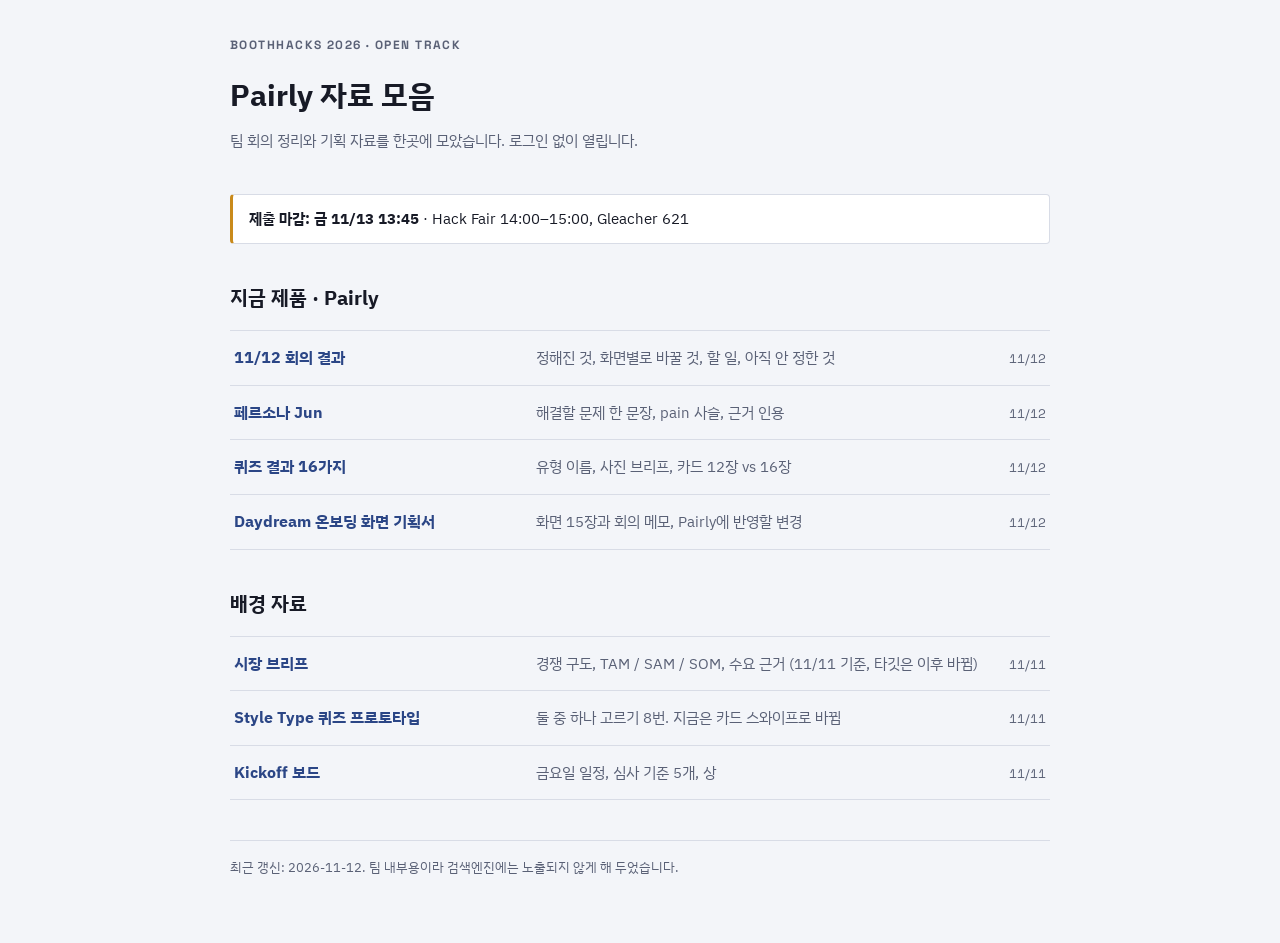
==== index.html @ 2a238a62 "Pairly notes site Co-Authored-By: Claude Fable 5.2 <noreply@anthropic.com>" ====
<!doctype html><html lang="ko"><head><meta charset="utf-8"><meta name="viewport" content="width=device-width,initial-scale=1,viewport-fit=cover"><meta name="robots" content="noindex,nofollow"><style>:root{color-scheme:light;box-sizing:border-box}body{margin:0;padding:0;font:14px -apple-system,BlinkMacSystemFont,sans-serif;background:#fff;color:#000}img{max-width:100%}[hidden]:not([hidden=until-found i]){display:none!important}.pg-back{display:block;max-width:920px;margin:0 auto 20px;font:600 14px/1.4 system-ui,sans-serif;color:inherit;opacity:.7;text-decoration:none}.pg-back:hover{opacity:1;text-decoration:underline}</style></head><body>
<title>Pairly 자료 모음</title>
<link rel="stylesheet" href="https://fonts.googleapis.com/css2?family=IBM+Plex+Sans+KR:wght@400;500;600;700&family=Space+Grotesk:wght@500;700&display=swap">
<style>
:root{--bg:#F3F5F9;--surface:#fff;--fg:#171A26;--muted:#5A6176;--line:#D8DCE6;--denim:#2B4686;--stitch:#C98A1B;
--yellow:#FFF3BF;--yellow-line:#E6CF6A;--blue:#E3EAFB;--blue-line:#AEBFE8;--pink:#FBE3EA;
--font-body:"IBM Plex Sans KR","Apple SD Gothic Neo","Malgun Gothic",system-ui,sans-serif;--font-label:"Space Grotesk","IBM Plex Sans KR",system-ui,sans-serif}
@media (prefers-color-scheme:dark){:root{--bg:#11131B;--surface:#1A1D29;--fg:#E8EAF2;--muted:#9BA2B6;--line:#2C3143;--denim:#9DB3EE;--stitch:#E2AB4E;
--yellow:#3A3212;--yellow-line:#6E5F1F;--blue:#1E2A4A;--blue-line:#35477A;--pink:#3A1E28;color-scheme:dark}}
*{box-sizing:border-box}
body{background:var(--bg);color:var(--fg);font-family:var(--font-body);font-size:15.5px;line-height:1.65;padding:36px 16px 64px}
main{max-width:1180px;margin:0 auto;display:flex;flex-direction:column;gap:40px}
.pg-back{max-width:none;margin:0}
.label{font-family:var(--font-label);font-size:12px;font-weight:700;letter-spacing:.12em;text-transform:uppercase;color:var(--muted);margin:0}
h1{font-size:30px;line-height:1.3;margin:6px 0 0;text-wrap:balance}
h2{font-size:20px;line-height:1.4;margin:0 0 4px;text-wrap:balance}
p{margin:0}.sub{color:var(--muted);font-size:15px;max-width:72ch}
header,section{display:flex;flex-direction:column;gap:14px;min-width:0}
.grid{display:grid;grid-template-columns:repeat(auto-fill,minmax(200px,1fr));gap:20px 16px}
.cards{display:grid;grid-template-columns:repeat(auto-fill,minmax(260px,1fr));gap:16px}
.scr{display:flex;flex-direction:column;gap:10px;min-width:0}
.scr img{width:100%;height:auto;border:1px solid var(--line);border-radius:14px;background:var(--surface);display:block}
.cap,.note{font-size:14px;line-height:1.55}
.cap ul,.note ul,.note ol,.cap ol{margin:4px 0 0;padding-left:18px}
.note{border-radius:8px;padding:12px 14px;background:var(--surface);border:1px solid var(--line)}
.note.yellow{background:var(--yellow);border-color:var(--yellow-line)}
.note.blue{background:var(--blue);border-color:var(--blue-line)}
.note.pink{background:var(--pink)}
.note p+p{margin-top:6px}
.key{display:flex;flex-wrap:wrap;gap:8px 16px;font-size:13.5px;color:var(--muted)}
.key span::before{content:"";display:inline-block;width:12px;height:12px;border-radius:3px;margin-right:6px;vertical-align:-1px;border:1px solid var(--line)}
.key .y::before{background:var(--yellow);border-color:var(--yellow-line)}.key .b::before{background:var(--blue);border-color:var(--blue-line)}
.scroll{overflow-x:auto;border:1px solid var(--line);border-radius:6px;background:var(--surface)}
table{border-collapse:collapse;width:100%;min-width:560px;font-size:14.5px;line-height:1.55}
th,td{text-align:left;vertical-align:top;padding:10px 12px;border-bottom:1px solid var(--line)}
th{font-family:var(--font-label);font-size:12px;letter-spacing:.08em;text-transform:uppercase;color:var(--muted)}
tr:last-child td{border-bottom:0}td:first-child{font-weight:600;white-space:nowrap}
a{color:var(--denim)}footer{color:var(--muted);font-size:13px;border-top:1px solid var(--line);padding-top:16px}
.flow{display:grid;grid-template-columns:repeat(auto-fit,minmax(210px,1fr));gap:14px}
@media (max-width:520px){h1{font-size:25px}.grid{grid-template-columns:repeat(2,minmax(0,1fr))}}
</style><style>
main{max-width:820px}
.rows{display:flex;flex-direction:column;border-top:1px solid var(--line)}
.row{display:grid;grid-template-columns:minmax(0,5fr) minmax(0,8fr) auto;gap:16px;padding:14px 4px;border-bottom:1px solid var(--line);text-decoration:none;color:var(--fg);align-items:baseline}
.row:hover{background:var(--surface)}.row:focus-visible{outline:2px solid var(--stitch);outline-offset:2px}
.row .t{font-weight:700;color:var(--denim)}.row .d{color:var(--muted);font-size:14.5px}
.row .w{font-family:var(--font-label);font-size:12.5px;color:var(--muted);font-variant-numeric:tabular-nums}
.dead{background:var(--surface);border:1px solid var(--line);border-left:3px solid var(--stitch);border-radius:4px;padding:12px 16px;font-size:15px}
@media (max-width:560px){.row{grid-template-columns:minmax(0,1fr) auto}.row .d{grid-column:1/-1;grid-row:2}}
</style>
<main>
<header><p class="label">BoothHacks 2026 · Open Track</p><h1>Pairly 자료 모음</h1>
<p class="sub">팀 회의 정리와 기획 자료를 한곳에 모았습니다. 로그인 없이 열립니다.</p></header>
<p class="dead"><b>제출 마감: 금 11/13 13:45</b> · Hack Fair 14:00–15:00, Gleacher 621</p>
<section><h2>지금 제품 · Pairly</h2><div class="rows"><a class="row" href="meeting-1112.html"><span class="t">11/12 회의 결과</span><span class="d">정해진 것, 화면별로 바꿀 것, 할 일, 아직 안 정한 것</span><span class="w">11/12</span></a><a class="row" href="persona.html"><span class="t">페르소나 Jun</span><span class="d">해결할 문제 한 문장, pain 사슬, 근거 인용</span><span class="w">11/12</span></a><a class="row" href="quiz-results.html"><span class="t">퀴즈 결과 16가지</span><span class="d">유형 이름, 사진 브리프, 카드 12장 vs 16장</span><span class="w">11/12</span></a><a class="row" href="daydream-onboarding.html"><span class="t">Daydream 온보딩 화면 기획서</span><span class="d">화면 15장과 회의 메모, Pairly에 반영할 변경</span><span class="w">11/12</span></a></div></section><section><h2>배경 자료</h2><div class="rows"><a class="row" href="market-brief.html"><span class="t">시장 브리프</span><span class="d">경쟁 구도, TAM / SAM / SOM, 수요 근거 (11/11 기준, 타깃은 이후 바뀜)</span><span class="w">11/11</span></a><a class="row" href="style-quiz.html"><span class="t">Style Type 퀴즈 프로토타입</span><span class="d">둘 중 하나 고르기 8번. 지금은 카드 스와이프로 바뀜</span><span class="w">11/11</span></a><a class="row" href="kickoff-board.html"><span class="t">Kickoff 보드</span><span class="d">금요일 일정, 심사 기준 5개, 상</span><span class="w">11/11</span></a></div></section>
<footer>최근 갱신: 2026-11-12. 팀 내부용이라 검색엔진에는 노출되지 않게 해 두었습니다.</footer>
</main>
</body></html>
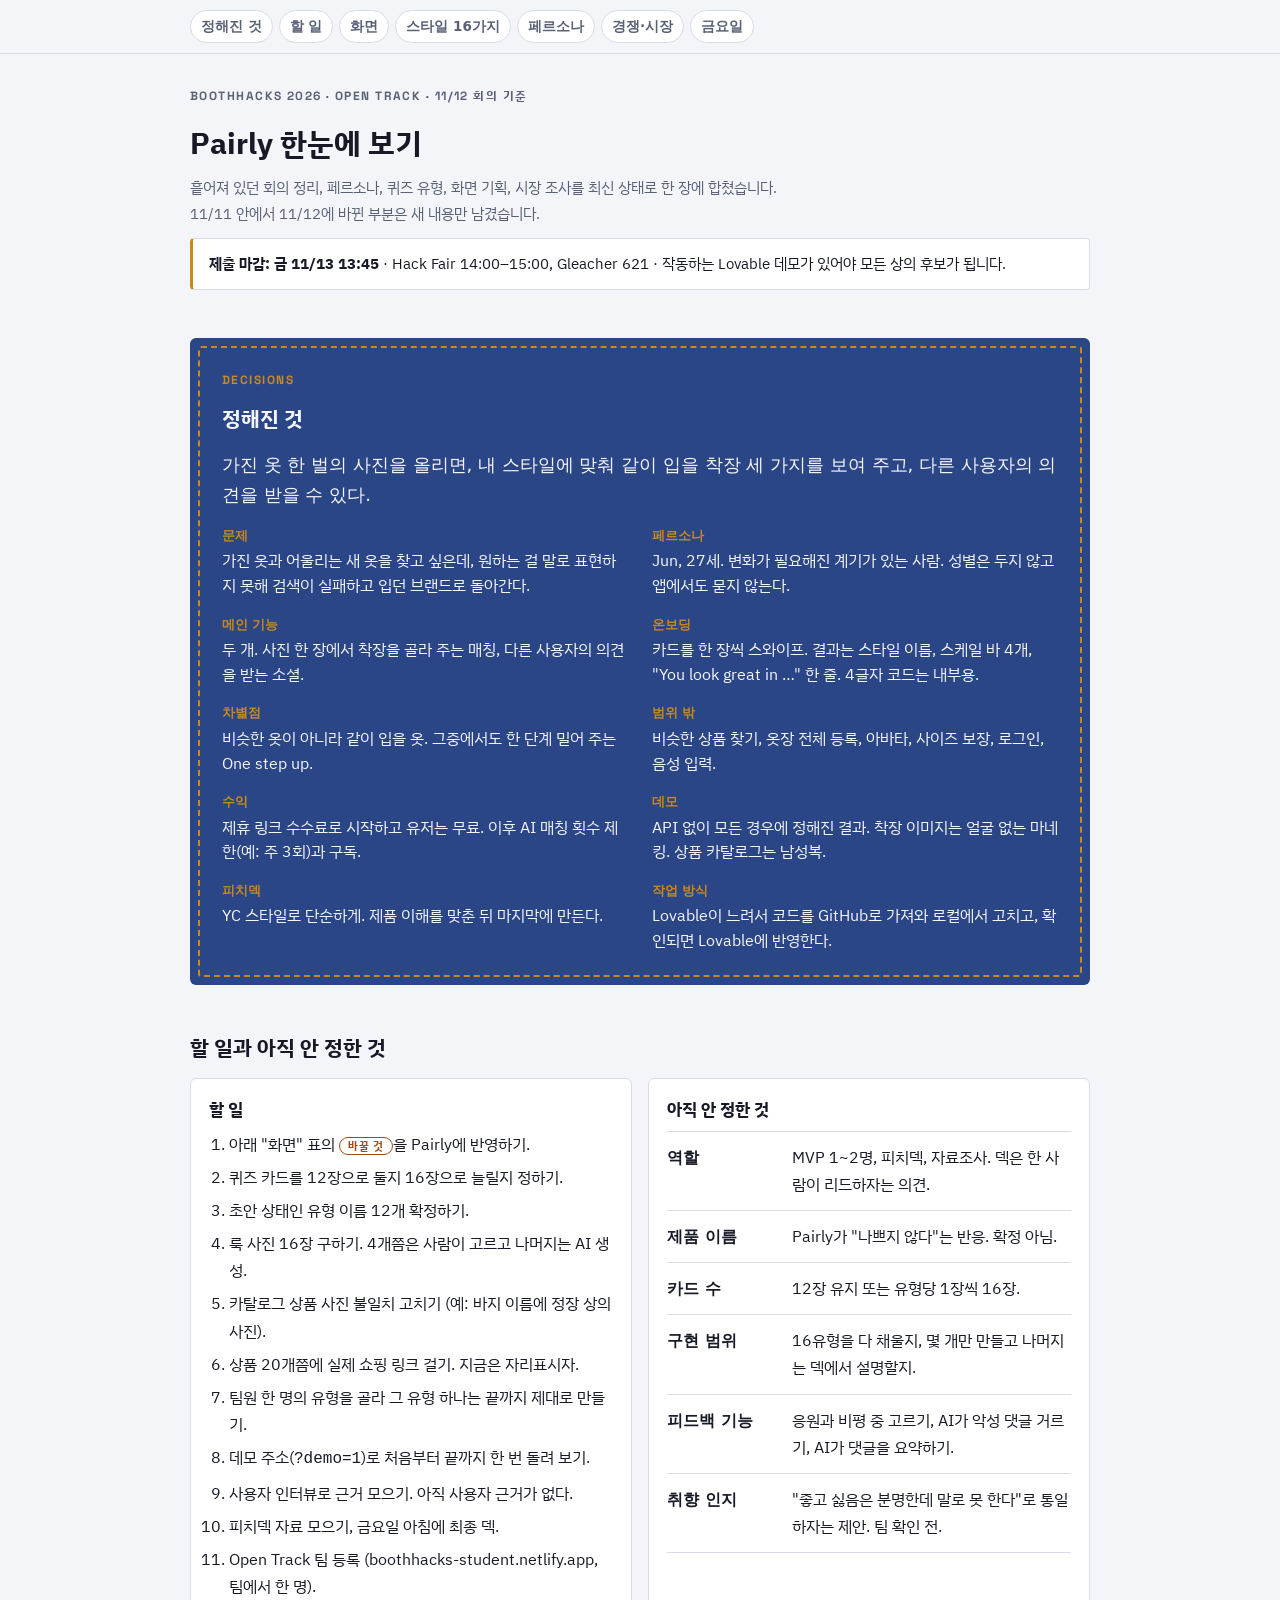
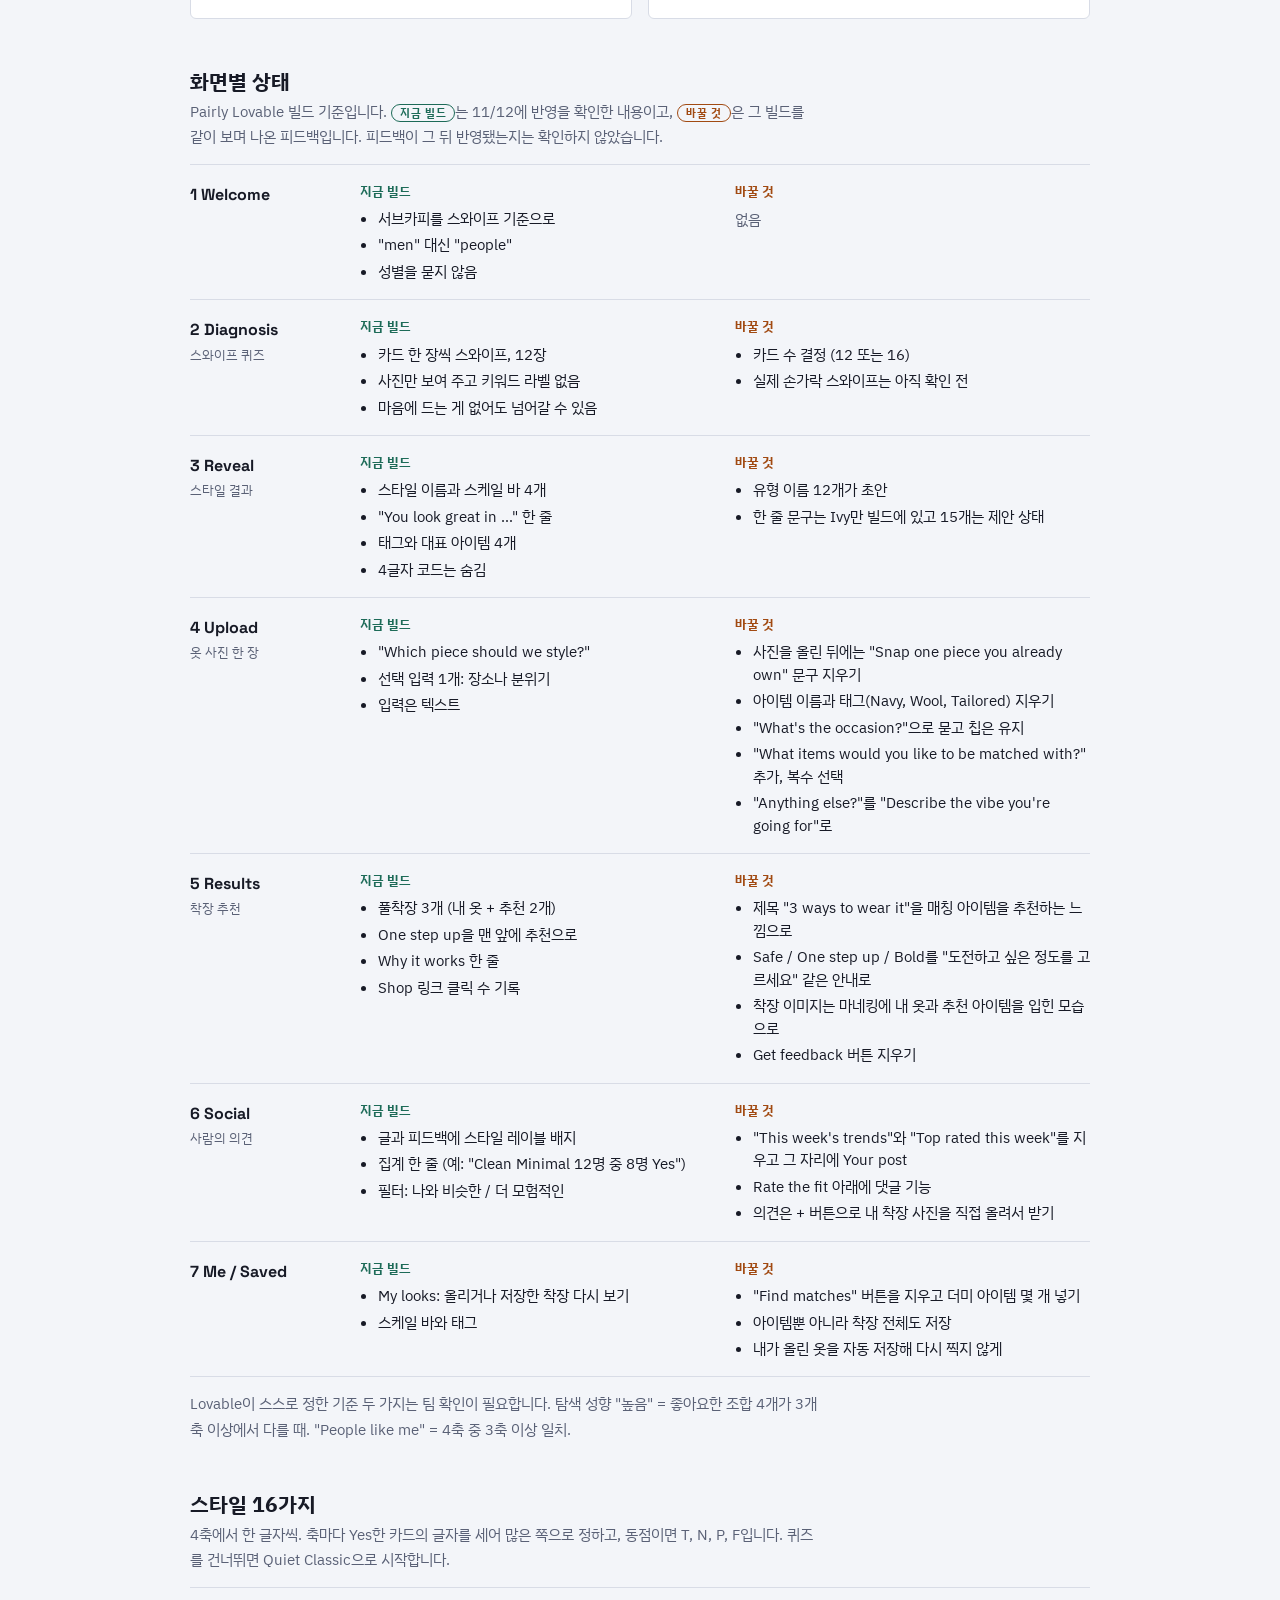
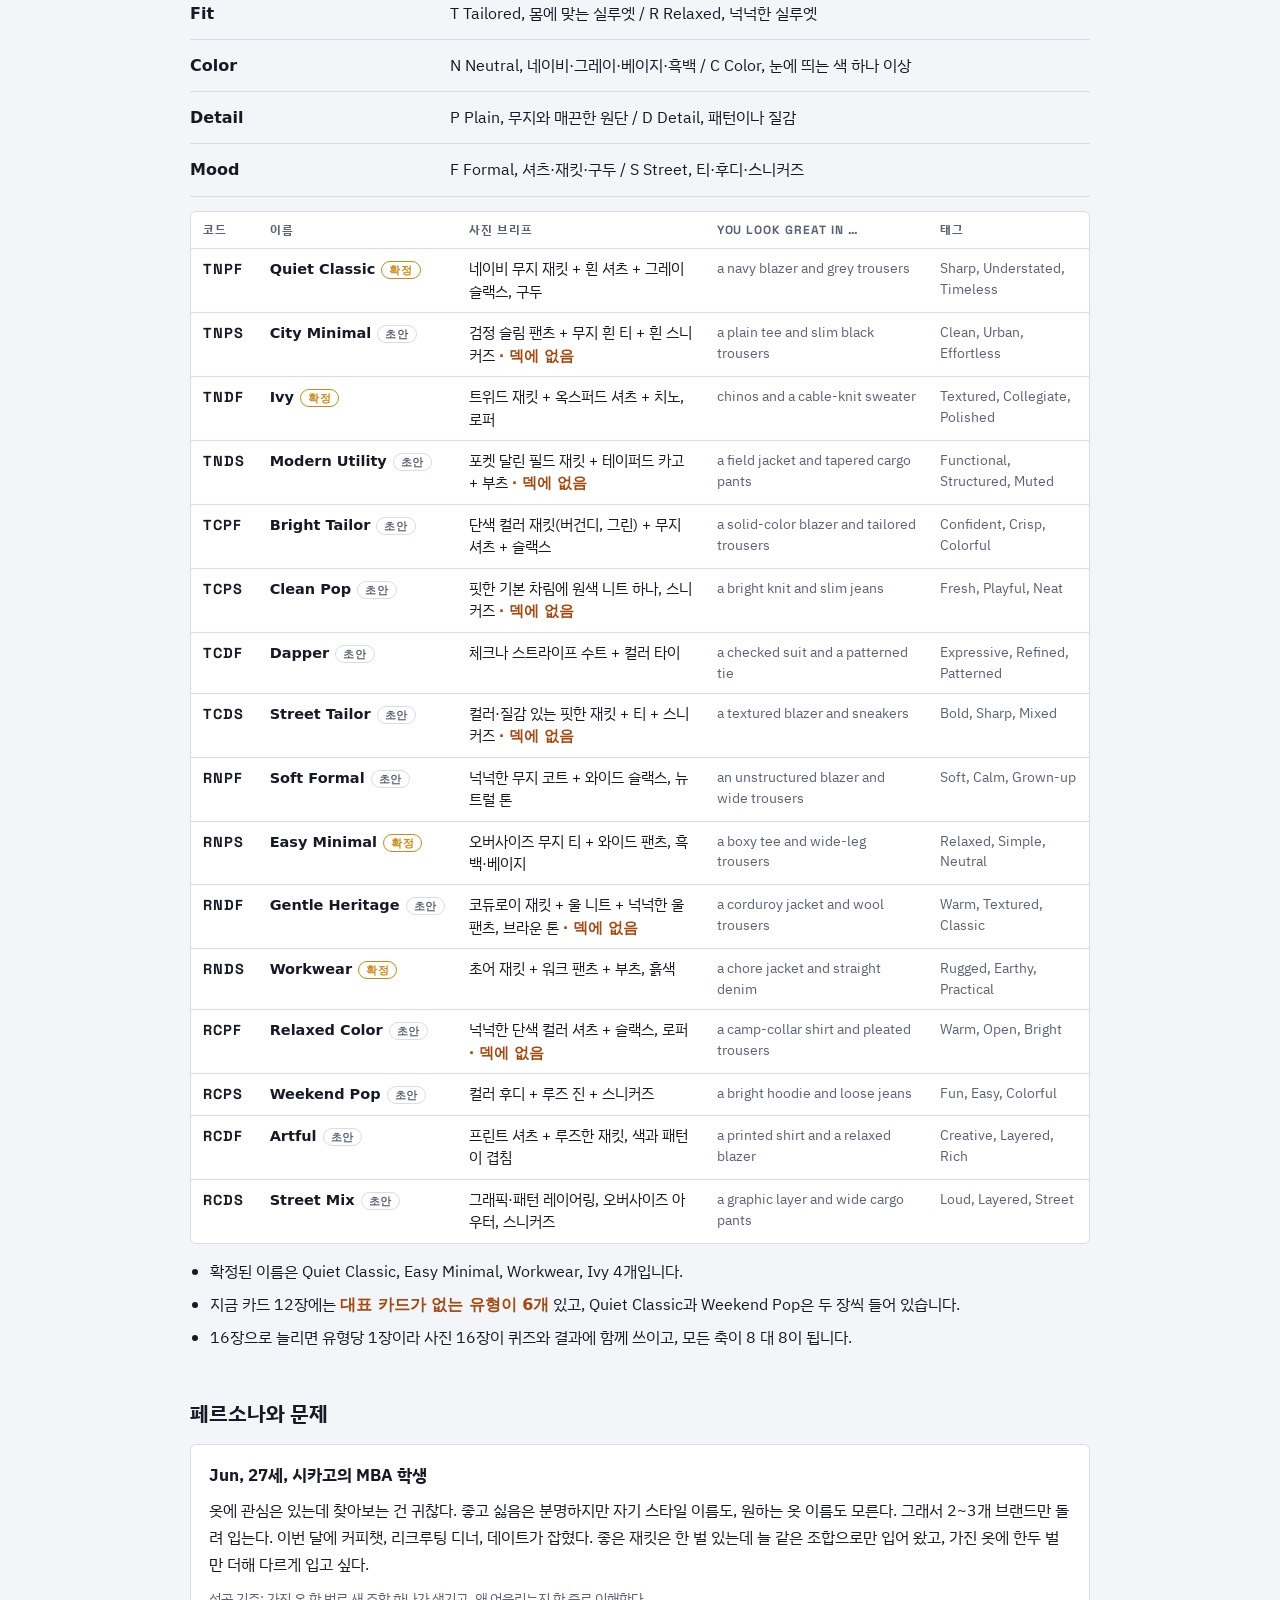
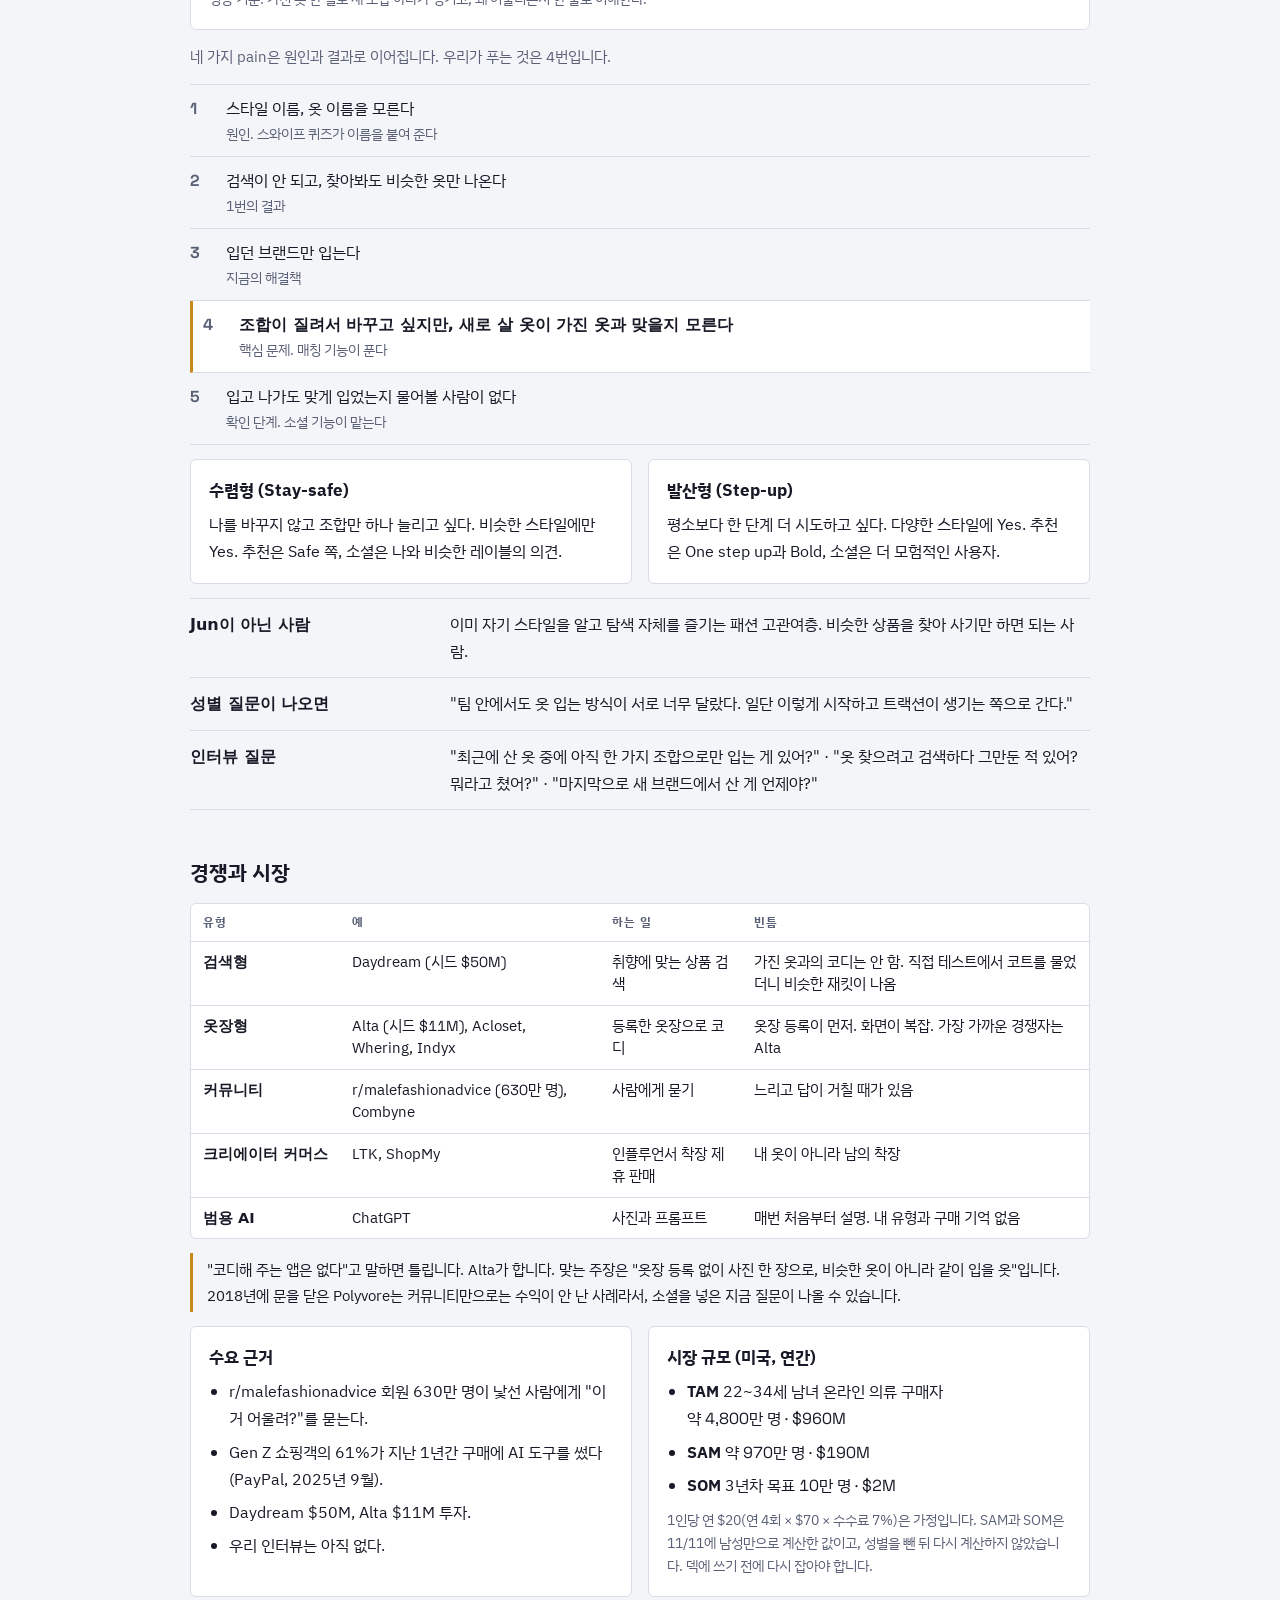
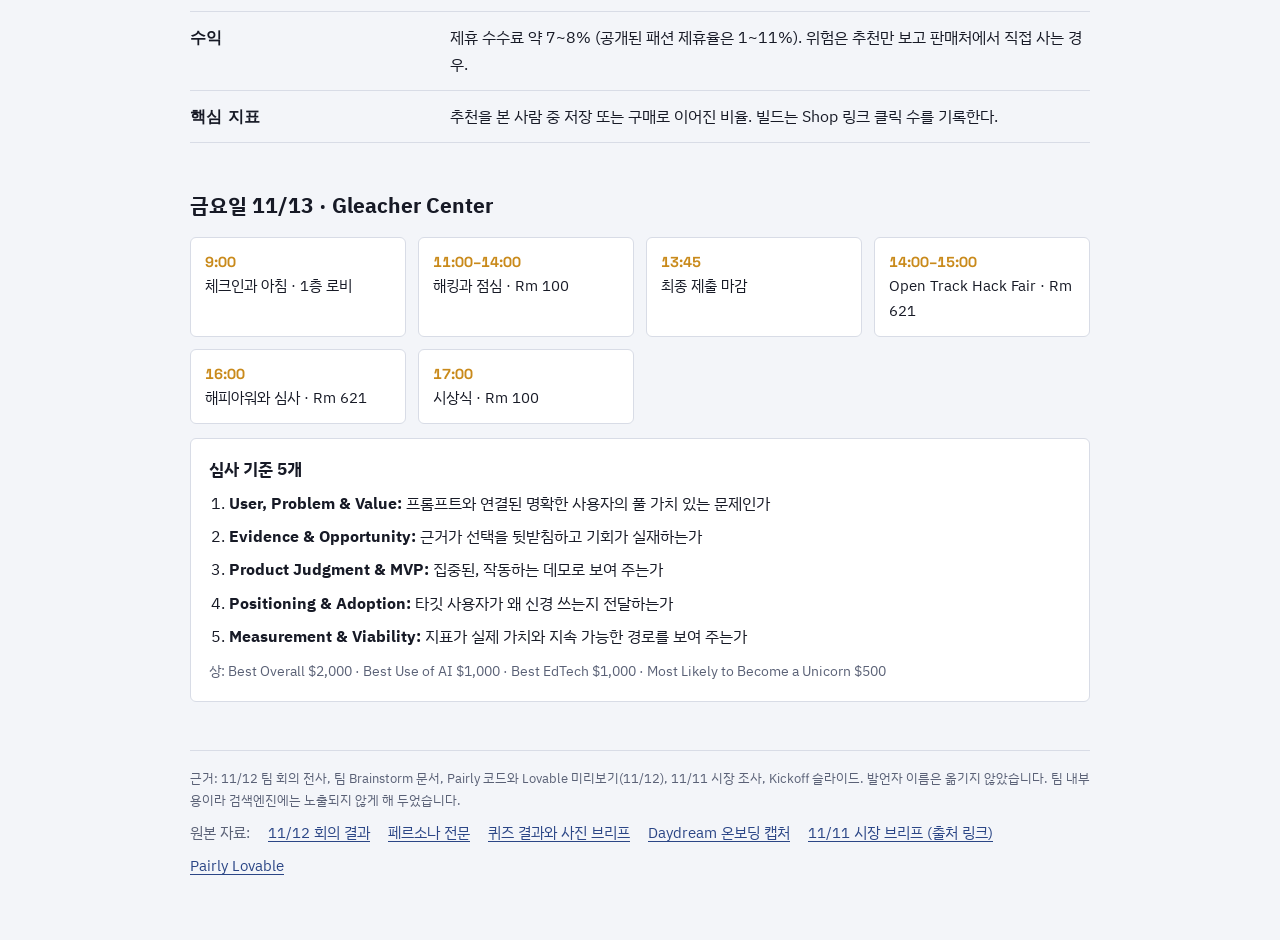
==== commit 4cc4bf57: "One-page overview as the front page; drop outdated pages Co-Authored-By: Claude Fable 5.2 <noreply@a" ====
--- a/index.html
+++ b/index.html
@@ -1,58 +1,347 @@
 <!doctype html><html lang="ko"><head><meta charset="utf-8"><meta name="viewport" content="width=device-width,initial-scale=1,viewport-fit=cover"><meta name="robots" content="noindex,nofollow"><style>:root{color-scheme:light;box-sizing:border-box}body{margin:0;padding:0;font:14px -apple-system,BlinkMacSystemFont,sans-serif;background:#fff;color:#000}img{max-width:100%}[hidden]:not([hidden=until-found i]){display:none!important}.pg-back{display:block;max-width:920px;margin:0 auto 20px;font:600 14px/1.4 system-ui,sans-serif;color:inherit;opacity:.7;text-decoration:none}.pg-back:hover{opacity:1;text-decoration:underline}</style></head><body>
-<title>Pairly 자료 모음</title>
+<title>Pairly 한눈에 보기</title>
 <link rel="stylesheet" href="https://fonts.googleapis.com/css2?family=IBM+Plex+Sans+KR:wght@400;500;600;700&family=Space+Grotesk:wght@500;700&display=swap">
 <style>
-:root{--bg:#F3F5F9;--surface:#fff;--fg:#171A26;--muted:#5A6176;--line:#D8DCE6;--denim:#2B4686;--stitch:#C98A1B;
---yellow:#FFF3BF;--yellow-line:#E6CF6A;--blue:#E3EAFB;--blue-line:#AEBFE8;--pink:#FBE3EA;
---font-body:"IBM Plex Sans KR","Apple SD Gothic Neo","Malgun Gothic",system-ui,sans-serif;--font-label:"Space Grotesk","IBM Plex Sans KR",system-ui,sans-serif}
-@media (prefers-color-scheme:dark){:root{--bg:#11131B;--surface:#1A1D29;--fg:#E8EAF2;--muted:#9BA2B6;--line:#2C3143;--denim:#9DB3EE;--stitch:#E2AB4E;
---yellow:#3A3212;--yellow-line:#6E5F1F;--blue:#1E2A4A;--blue-line:#35477A;--pink:#3A1E28;color-scheme:dark}}
-*{box-sizing:border-box}
-body{background:var(--bg);color:var(--fg);font-family:var(--font-body);font-size:15.5px;line-height:1.65;padding:36px 16px 64px}
-main{max-width:1180px;margin:0 auto;display:flex;flex-direction:column;gap:40px}
-.pg-back{max-width:none;margin:0}
-.label{font-family:var(--font-label);font-size:12px;font-weight:700;letter-spacing:.12em;text-transform:uppercase;color:var(--muted);margin:0}
-h1{font-size:30px;line-height:1.3;margin:6px 0 0;text-wrap:balance}
-h2{font-size:20px;line-height:1.4;margin:0 0 4px;text-wrap:balance}
-p{margin:0}.sub{color:var(--muted);font-size:15px;max-width:72ch}
-header,section{display:flex;flex-direction:column;gap:14px;min-width:0}
-.grid{display:grid;grid-template-columns:repeat(auto-fill,minmax(200px,1fr));gap:20px 16px}
-.cards{display:grid;grid-template-columns:repeat(auto-fill,minmax(260px,1fr));gap:16px}
-.scr{display:flex;flex-direction:column;gap:10px;min-width:0}
-.scr img{width:100%;height:auto;border:1px solid var(--line);border-radius:14px;background:var(--surface);display:block}
-.cap,.note{font-size:14px;line-height:1.55}
-.cap ul,.note ul,.note ol,.cap ol{margin:4px 0 0;padding-left:18px}
-.note{border-radius:8px;padding:12px 14px;background:var(--surface);border:1px solid var(--line)}
-.note.yellow{background:var(--yellow);border-color:var(--yellow-line)}
-.note.blue{background:var(--blue);border-color:var(--blue-line)}
-.note.pink{background:var(--pink)}
-.note p+p{margin-top:6px}
-.key{display:flex;flex-wrap:wrap;gap:8px 16px;font-size:13.5px;color:var(--muted)}
-.key span::before{content:"";display:inline-block;width:12px;height:12px;border-radius:3px;margin-right:6px;vertical-align:-1px;border:1px solid var(--line)}
-.key .y::before{background:var(--yellow);border-color:var(--yellow-line)}.key .b::before{background:var(--blue);border-color:var(--blue-line)}
-.scroll{overflow-x:auto;border:1px solid var(--line);border-radius:6px;background:var(--surface)}
-table{border-collapse:collapse;width:100%;min-width:560px;font-size:14.5px;line-height:1.55}
-th,td{text-align:left;vertical-align:top;padding:10px 12px;border-bottom:1px solid var(--line)}
-th{font-family:var(--font-label);font-size:12px;letter-spacing:.08em;text-transform:uppercase;color:var(--muted)}
-tr:last-child td{border-bottom:0}td:first-child{font-weight:600;white-space:nowrap}
-a{color:var(--denim)}footer{color:var(--muted);font-size:13px;border-top:1px solid var(--line);padding-top:16px}
-.flow{display:grid;grid-template-columns:repeat(auto-fit,minmax(210px,1fr));gap:14px}
-@media (max-width:520px){h1{font-size:25px}.grid{grid-template-columns:repeat(2,minmax(0,1fr))}}
-</style><style>
-main{max-width:820px}
-.rows{display:flex;flex-direction:column;border-top:1px solid var(--line)}
-.row{display:grid;grid-template-columns:minmax(0,5fr) minmax(0,8fr) auto;gap:16px;padding:14px 4px;border-bottom:1px solid var(--line);text-decoration:none;color:var(--fg);align-items:baseline}
-.row:hover{background:var(--surface)}.row:focus-visible{outline:2px solid var(--stitch);outline-offset:2px}
-.row .t{font-weight:700;color:var(--denim)}.row .d{color:var(--muted);font-size:14.5px}
-.row .w{font-family:var(--font-label);font-size:12.5px;color:var(--muted);font-variant-numeric:tabular-nums}
-.dead{background:var(--surface);border:1px solid var(--line);border-left:3px solid var(--stitch);border-radius:4px;padding:12px 16px;font-size:15px}
-@media (max-width:560px){.row{grid-template-columns:minmax(0,1fr) auto}.row .d{grid-column:1/-1;grid-row:2}}
+/* Layout: one long reading column with a sticky section bar; decisions lead in the stitched denim panel. */
+:root {
+  --bg: #F3F5F9; --surface: #FFFFFF; --fg: #171A26; --muted: #5A6176; --line: #D8DCE6;
+  --denim: #2B4686; --denim-fg: #F4F6FC; --stitch: #C98A1B; --link: #2B4686;
+  --done: #1D6B58; --todo: #A14A12;
+  --font-body: "IBM Plex Sans KR", "Apple SD Gothic Neo", "Malgun Gothic", system-ui, sans-serif;
+  --font-label: "Space Grotesk", "IBM Plex Sans KR", system-ui, sans-serif;
+}
+@media (prefers-color-scheme: dark) {
+  :root {
+    --bg: #11131B; --surface: #1A1D29; --fg: #E8EAF2; --muted: #9BA2B6; --line: #2C3143;
+    --denim: #223A72; --denim-fg: #EEF1FA; --stitch: #E2AB4E; --link: #9DB3EE;
+    --done: #6FD1B4; --todo: #F0A66B; color-scheme: dark;
+  }
+}
+* { box-sizing: border-box; }
+html { scroll-padding-top: 64px; }
+body { background: var(--bg); color: var(--fg); font-family: var(--font-body); font-size: 16px; line-height: 1.7; padding: 0 16px 64px; }
+main { max-width: 900px; margin: 0 auto; display: flex; flex-direction: column; gap: 48px; }
+nav.bar { position: sticky; top: 0; z-index: 5; background: var(--bg); border-bottom: 1px solid var(--line); margin: 0 -16px; padding: 10px 16px; overflow-x: auto; }
+nav.bar div { max-width: 900px; margin: 0 auto; display: flex; gap: 6px; white-space: nowrap; }
+nav.bar a { font-size: 13.5px; font-weight: 600; color: var(--muted); text-decoration: none; padding: 4px 10px; border-radius: 99px; border: 1px solid var(--line); background: var(--surface); }
+nav.bar a:hover, nav.bar a:focus-visible { color: var(--fg); border-color: var(--stitch); outline: none; }
+.label { font-family: var(--font-label); font-size: 12px; font-weight: 700; letter-spacing: .12em; text-transform: uppercase; color: var(--muted); margin: 0; }
+h1 { font-size: 30px; line-height: 1.3; margin: 6px 0 0; text-wrap: balance; }
+h2 { font-size: 21px; line-height: 1.4; margin: 0 0 2px; text-wrap: balance; }
+h3 { font-size: 16.5px; line-height: 1.4; margin: 0; }
+p { margin: 0; }
+.sub { color: var(--muted); font-size: 15px; max-width: 70ch; }
+header { display: flex; flex-direction: column; gap: 12px; padding-top: 32px; }
+section { display: flex; flex-direction: column; gap: 14px; min-width: 0; }
+a { color: var(--link); text-underline-offset: 3px; }
+ul, ol { margin: 0; padding-left: 20px; display: flex; flex-direction: column; gap: 6px; }
+
+.dead { background: var(--surface); border: 1px solid var(--line); border-left: 3px solid var(--stitch); border-radius: 4px; padding: 12px 16px; font-size: 15px; }
+.panel { background: var(--denim); color: var(--denim-fg); border-radius: 6px; padding: 8px; }
+.panel-inner { border: 2px dashed var(--stitch); border-radius: 3px; padding: 22px; display: flex; flex-direction: column; gap: 14px; }
+.panel .label { color: var(--stitch); }
+.panel h2 { color: var(--denim-fg); }
+.one { font-size: 18px; line-height: 1.7; font-weight: 500; }
+.decisions { margin: 0; display: grid; grid-template-columns: repeat(2, minmax(0, 1fr)); gap: 16px 24px; }
+.decisions dt { font-size: 12.5px; font-weight: 600; color: var(--stitch); }
+.decisions dd { margin: 2px 0 0; font-size: 15.5px; line-height: 1.6; }
+
+.two { display: grid; grid-template-columns: repeat(2, minmax(0, 1fr)); gap: 16px; }
+.card { background: var(--surface); border: 1px solid var(--line); border-radius: 6px; padding: 18px; display: flex; flex-direction: column; gap: 10px; min-width: 0; }
+.card .who { font-size: 13.5px; color: var(--muted); }
+.tag { font-family: var(--font-label); font-size: 11px; font-weight: 700; letter-spacing: .06em; text-transform: uppercase; border-radius: 99px; padding: 1px 8px; white-space: nowrap; border: 1px solid currentColor; }
+.tag.done { color: var(--done); } .tag.todo { color: var(--todo); } .tag.open { color: var(--muted); }
+
+.screens { display: flex; flex-direction: column; border-top: 1px solid var(--line); }
+.screen { display: grid; grid-template-columns: 150px minmax(0, 1fr) minmax(0, 1fr); gap: 20px; padding: 16px 0; border-bottom: 1px solid var(--line); }
+.screen .n { font-family: var(--font-label); font-weight: 700; font-size: 16px; }
+.screen .n small { display: block; font-family: var(--font-body); font-weight: 400; font-size: 13px; color: var(--muted); }
+.screen h4 { margin: 0 0 6px; font-size: 12.5px; font-weight: 700; }
+.screen h4.done { color: var(--done); } .screen h4.todo { color: var(--todo); }
+.screen ul { font-size: 14.5px; line-height: 1.55; gap: 4px; padding-left: 18px; }
+.screen .none { font-size: 14.5px; color: var(--muted); }
+
+.rows { display: flex; flex-direction: column; border-top: 1px solid var(--line); }
+.row { display: grid; grid-template-columns: minmax(0, 3fr) minmax(0, 8fr); gap: 20px; padding: 12px 0; border-bottom: 1px solid var(--line); }
+.row .k { font-weight: 600; }
+.chain { list-style: none; padding: 0; counter-reset: s; gap: 0; border-top: 1px solid var(--line); }
+.chain li { counter-increment: s; display: grid; grid-template-columns: 26px minmax(0, 1fr); gap: 10px; padding: 10px 0; border-bottom: 1px solid var(--line); }
+.chain li::before { content: counter(s); font-family: var(--font-label); font-weight: 700; color: var(--muted); }
+.chain li.core { border-left: 3px solid var(--stitch); padding-left: 10px; background: var(--surface); font-weight: 600; }
+.chain span { display: block; font-weight: 400; font-size: 14px; color: var(--muted); }
+
+.scroll { overflow-x: auto; border: 1px solid var(--line); border-radius: 6px; background: var(--surface); }
+table { border-collapse: collapse; width: 100%; font-size: 14.5px; line-height: 1.55; }
+th, td { text-align: left; vertical-align: top; padding: 9px 12px; border-bottom: 1px solid var(--line); }
+th { font-family: var(--font-label); font-size: 12px; letter-spacing: .08em; text-transform: uppercase; color: var(--muted); white-space: nowrap; }
+tr:last-child td { border-bottom: 0; }
+td.code { font-family: var(--font-label); font-weight: 700; letter-spacing: .08em; white-space: nowrap; }
+td.name { font-weight: 600; white-space: nowrap; }
+.t16 { min-width: 640px; } .tc { min-width: 620px; }
+.miss { color: var(--todo); font-weight: 600; }
+.num { font-family: var(--font-label); font-variant-numeric: tabular-nums; white-space: nowrap; }
+.warn { border-left: 3px solid var(--stitch); padding: 4px 0 4px 14px; font-size: 15px; }
+.steps { list-style: none; padding: 0; display: grid; grid-template-columns: repeat(auto-fit, minmax(190px, 1fr)); gap: 12px; }
+.steps li { background: var(--surface); border: 1px solid var(--line); border-radius: 6px; padding: 12px 14px; font-size: 14.5px; }
+.steps b { display: block; font-family: var(--font-label); color: var(--stitch); font-variant-numeric: tabular-nums; }
+.links { display: flex; flex-wrap: wrap; gap: 8px 18px; font-size: 14.5px; }
+footer { color: var(--muted); font-size: 13px; border-top: 1px solid var(--line); padding-top: 16px; display: flex; flex-direction: column; gap: 10px; }
+
+@media (max-width: 680px) {
+  h1 { font-size: 25px; }
+  .decisions, .two { grid-template-columns: minmax(0, 1fr); }
+  .screen { grid-template-columns: minmax(0, 1fr); gap: 10px; }
+  .row { grid-template-columns: minmax(0, 1fr); gap: 2px; }
+}
 </style>
+
+<nav class="bar" aria-label="섹션"><div>
+  <a href="#decided">정해진 것</a><a href="#todo">할 일</a><a href="#screens">화면</a><a href="#types">스타일 16가지</a><a href="#persona">페르소나</a><a href="#market">경쟁·시장</a><a href="#friday">금요일</a>
+</div></nav>
+
 <main>
-<header><p class="label">BoothHacks 2026 · Open Track</p><h1>Pairly 자료 모음</h1>
-<p class="sub">팀 회의 정리와 기획 자료를 한곳에 모았습니다. 로그인 없이 열립니다.</p></header>
-<p class="dead"><b>제출 마감: 금 11/13 13:45</b> · Hack Fair 14:00–15:00, Gleacher 621</p>
-<section><h2>지금 제품 · Pairly</h2><div class="rows"><a class="row" href="meeting-1112.html"><span class="t">11/12 회의 결과</span><span class="d">정해진 것, 화면별로 바꿀 것, 할 일, 아직 안 정한 것</span><span class="w">11/12</span></a><a class="row" href="persona.html"><span class="t">페르소나 Jun</span><span class="d">해결할 문제 한 문장, pain 사슬, 근거 인용</span><span class="w">11/12</span></a><a class="row" href="quiz-results.html"><span class="t">퀴즈 결과 16가지</span><span class="d">유형 이름, 사진 브리프, 카드 12장 vs 16장</span><span class="w">11/12</span></a><a class="row" href="daydream-onboarding.html"><span class="t">Daydream 온보딩 화면 기획서</span><span class="d">화면 15장과 회의 메모, Pairly에 반영할 변경</span><span class="w">11/12</span></a></div></section><section><h2>배경 자료</h2><div class="rows"><a class="row" href="market-brief.html"><span class="t">시장 브리프</span><span class="d">경쟁 구도, TAM / SAM / SOM, 수요 근거 (11/11 기준, 타깃은 이후 바뀜)</span><span class="w">11/11</span></a><a class="row" href="style-quiz.html"><span class="t">Style Type 퀴즈 프로토타입</span><span class="d">둘 중 하나 고르기 8번. 지금은 카드 스와이프로 바뀜</span><span class="w">11/11</span></a><a class="row" href="kickoff-board.html"><span class="t">Kickoff 보드</span><span class="d">금요일 일정, 심사 기준 5개, 상</span><span class="w">11/11</span></a></div></section>
-<footer>최근 갱신: 2026-11-12. 팀 내부용이라 검색엔진에는 노출되지 않게 해 두었습니다.</footer>
+  <header>
+    <p class="label">BoothHacks 2026 · Open Track · 11/12 회의 기준</p>
+    <h1>Pairly 한눈에 보기</h1>
+    <p class="sub">흩어져 있던 회의 정리, 페르소나, 퀴즈 유형, 화면 기획, 시장 조사를 최신 상태로 한 장에 합쳤습니다. 11/11 안에서 11/12에 바뀐 부분은 새 내용만 남겼습니다.</p>
+    <p class="dead"><b>제출 마감: 금 11/13 13:45</b> · Hack Fair 14:00–15:00, Gleacher 621 · 작동하는 Lovable 데모가 있어야 모든 상의 후보가 됩니다.</p>
+  </header>
+
+  <div class="panel" id="decided">
+    <div class="panel-inner">
+      <p class="label">Decisions</p>
+      <h2>정해진 것</h2>
+      <p class="one">가진 옷 한 벌의 사진을 올리면, 내 스타일에 맞춰 같이 입을 착장 세 가지를 보여 주고, 다른 사용자의 의견을 받을 수 있다.</p>
+      <dl class="decisions">
+        <div><dt>문제</dt><dd>가진 옷과 어울리는 새 옷을 찾고 싶은데, 원하는 걸 말로 표현하지 못해 검색이 실패하고 입던 브랜드로 돌아간다.</dd></div>
+        <div><dt>페르소나</dt><dd>Jun, 27세. 변화가 필요해진 계기가 있는 사람. 성별은 두지 않고 앱에서도 묻지 않는다.</dd></div>
+        <div><dt>메인 기능</dt><dd>두 개. 사진 한 장에서 착장을 골라 주는 매칭, 다른 사용자의 의견을 받는 소셜.</dd></div>
+        <div><dt>온보딩</dt><dd>카드를 한 장씩 스와이프. 결과는 스타일 이름, 스케일 바 4개, "You look great in …" 한 줄. 4글자 코드는 내부용.</dd></div>
+        <div><dt>차별점</dt><dd>비슷한 옷이 아니라 같이 입을 옷. 그중에서도 한 단계 밀어 주는 One step up.</dd></div>
+        <div><dt>범위 밖</dt><dd>비슷한 상품 찾기, 옷장 전체 등록, 아바타, 사이즈 보장, 로그인, 음성 입력.</dd></div>
+        <div><dt>수익</dt><dd>제휴 링크 수수료로 시작하고 유저는 무료. 이후 AI 매칭 횟수 제한(예: 주 3회)과 구독.</dd></div>
+        <div><dt>데모</dt><dd>API 없이 모든 경우에 정해진 결과. 착장 이미지는 얼굴 없는 마네킹. 상품 카탈로그는 남성복.</dd></div>
+        <div><dt>피치덱</dt><dd>YC 스타일로 단순하게. 제품 이해를 맞춘 뒤 마지막에 만든다.</dd></div>
+        <div><dt>작업 방식</dt><dd>Lovable이 느려서 코드를 GitHub로 가져와 로컬에서 고치고, 확인되면 Lovable에 반영한다.</dd></div>
+      </dl>
+    </div>
+  </div>
+
+  <section id="todo">
+    <h2>할 일과 아직 안 정한 것</h2>
+    <div class="two">
+      <div class="card">
+        <h3>할 일</h3>
+        <ol>
+          <li>아래 "화면" 표의 <span class="tag todo">바꿀 것</span>을 Pairly에 반영하기.</li>
+          <li>퀴즈 카드를 12장으로 둘지 16장으로 늘릴지 정하기.</li>
+          <li>초안 상태인 유형 이름 12개 확정하기.</li>
+          <li>룩 사진 16장 구하기. 4개쯤은 사람이 고르고 나머지는 AI 생성.</li>
+          <li>카탈로그 상품 사진 불일치 고치기 (예: 바지 이름에 정장 상의 사진).</li>
+          <li>상품 20개쯤에 실제 쇼핑 링크 걸기. 지금은 자리표시자.</li>
+          <li>팀원 한 명의 유형을 골라 그 유형 하나는 끝까지 제대로 만들기.</li>
+          <li>데모 주소(<code>?demo=1</code>)로 처음부터 끝까지 한 번 돌려 보기.</li>
+          <li>사용자 인터뷰로 근거 모으기. 아직 사용자 근거가 없다.</li>
+          <li>피치덱 자료 모으기, 금요일 아침에 최종 덱.</li>
+          <li>Open Track 팀 등록 (boothhacks-student.netlify.app, 팀에서 한 명).</li>
+        </ol>
+      </div>
+      <div class="card">
+        <h3>아직 안 정한 것</h3>
+        <div class="rows">
+          <div class="row"><p class="k">역할</p><p>MVP 1~2명, 피치덱, 자료조사. 덱은 한 사람이 리드하자는 의견.</p></div>
+          <div class="row"><p class="k">제품 이름</p><p>Pairly가 "나쁘지 않다"는 반응. 확정 아님.</p></div>
+          <div class="row"><p class="k">카드 수</p><p>12장 유지 또는 유형당 1장씩 16장.</p></div>
+          <div class="row"><p class="k">구현 범위</p><p>16유형을 다 채울지, 몇 개만 만들고 나머지는 덱에서 설명할지.</p></div>
+          <div class="row"><p class="k">피드백 기능</p><p>응원과 비평 중 고르기, AI가 악성 댓글 거르기, AI가 댓글을 요약하기.</p></div>
+          <div class="row"><p class="k">취향 인지</p><p>"좋고 싫음은 분명한데 말로 못 한다"로 통일하자는 제안. 팀 확인 전.</p></div>
+        </div>
+      </div>
+    </div>
+  </section>
+
+  <section id="screens">
+    <div>
+      <h2>화면별 상태</h2>
+      <p class="sub">Pairly Lovable 빌드 기준입니다. <span class="tag done">지금 빌드</span>는 11/12에 반영을 확인한 내용이고, <span class="tag todo">바꿀 것</span>은 그 빌드를 같이 보며 나온 피드백입니다. 피드백이 그 뒤 반영됐는지는 확인하지 않았습니다.</p>
+    </div>
+    <div class="screens">
+      <div class="screen">
+        <p class="n">1 Welcome</p>
+        <div><h4 class="done">지금 빌드</h4><ul><li>서브카피를 스와이프 기준으로</li><li>"men" 대신 "people"</li><li>성별을 묻지 않음</li></ul></div>
+        <div><h4 class="todo">바꿀 것</h4><p class="none">없음</p></div>
+      </div>
+      <div class="screen">
+        <p class="n">2 Diagnosis<small>스와이프 퀴즈</small></p>
+        <div><h4 class="done">지금 빌드</h4><ul><li>카드 한 장씩 스와이프, 12장</li><li>사진만 보여 주고 키워드 라벨 없음</li><li>마음에 드는 게 없어도 넘어갈 수 있음</li></ul></div>
+        <div><h4 class="todo">바꿀 것</h4><ul><li>카드 수 결정 (12 또는 16)</li><li>실제 손가락 스와이프는 아직 확인 전</li></ul></div>
+      </div>
+      <div class="screen">
+        <p class="n">3 Reveal<small>스타일 결과</small></p>
+        <div><h4 class="done">지금 빌드</h4><ul><li>스타일 이름과 스케일 바 4개</li><li>"You look great in …" 한 줄</li><li>태그와 대표 아이템 4개</li><li>4글자 코드는 숨김</li></ul></div>
+        <div><h4 class="todo">바꿀 것</h4><ul><li>유형 이름 12개가 초안</li><li>한 줄 문구는 Ivy만 빌드에 있고 15개는 제안 상태</li></ul></div>
+      </div>
+      <div class="screen">
+        <p class="n">4 Upload<small>옷 사진 한 장</small></p>
+        <div><h4 class="done">지금 빌드</h4><ul><li>"Which piece should we style?"</li><li>선택 입력 1개: 장소나 분위기</li><li>입력은 텍스트</li></ul></div>
+        <div><h4 class="todo">바꿀 것</h4><ul><li>사진을 올린 뒤에는 "Snap one piece you already own" 문구 지우기</li><li>아이템 이름과 태그(Navy, Wool, Tailored) 지우기</li><li>"What's the occasion?"으로 묻고 칩은 유지</li><li>"What items would you like to be matched with?" 추가, 복수 선택</li><li>"Anything else?"를 "Describe the vibe you're going for"로</li></ul></div>
+      </div>
+      <div class="screen">
+        <p class="n">5 Results<small>착장 추천</small></p>
+        <div><h4 class="done">지금 빌드</h4><ul><li>풀착장 3개 (내 옷 + 추천 2개)</li><li>One step up을 맨 앞에 추천으로</li><li>Why it works 한 줄</li><li>Shop 링크 클릭 수 기록</li></ul></div>
+        <div><h4 class="todo">바꿀 것</h4><ul><li>제목 "3 ways to wear it"을 매칭 아이템을 추천하는 느낌으로</li><li>Safe / One step up / Bold를 "도전하고 싶은 정도를 고르세요" 같은 안내로</li><li>착장 이미지는 마네킹에 내 옷과 추천 아이템을 입힌 모습으로</li><li>Get feedback 버튼 지우기</li></ul></div>
+      </div>
+      <div class="screen">
+        <p class="n">6 Social<small>사람의 의견</small></p>
+        <div><h4 class="done">지금 빌드</h4><ul><li>글과 피드백에 스타일 레이블 배지</li><li>집계 한 줄 (예: "Clean Minimal 12명 중 8명 Yes")</li><li>필터: 나와 비슷한 / 더 모험적인</li></ul></div>
+        <div><h4 class="todo">바꿀 것</h4><ul><li>"This week's trends"와 "Top rated this week"를 지우고 그 자리에 Your post</li><li>Rate the fit 아래에 댓글 기능</li><li>의견은 + 버튼으로 내 착장 사진을 직접 올려서 받기</li></ul></div>
+      </div>
+      <div class="screen">
+        <p class="n">7 Me / Saved</p>
+        <div><h4 class="done">지금 빌드</h4><ul><li>My looks: 올리거나 저장한 착장 다시 보기</li><li>스케일 바와 태그</li></ul></div>
+        <div><h4 class="todo">바꿀 것</h4><ul><li>"Find matches" 버튼을 지우고 더미 아이템 몇 개 넣기</li><li>아이템뿐 아니라 착장 전체도 저장</li><li>내가 올린 옷을 자동 저장해 다시 찍지 않게</li></ul></div>
+      </div>
+    </div>
+    <p class="sub">Lovable이 스스로 정한 기준 두 가지는 팀 확인이 필요합니다. 탐색 성향 "높음" = 좋아요한 조합 4개가 3개 축 이상에서 다를 때. "People like me" = 4축 중 3축 이상 일치.</p>
+  </section>
+
+  <section id="types">
+    <div>
+      <h2>스타일 16가지</h2>
+      <p class="sub">4축에서 한 글자씩. 축마다 Yes한 카드의 글자를 세어 많은 쪽으로 정하고, 동점이면 T, N, P, F입니다. 퀴즈를 건너뛰면 Quiet Classic으로 시작합니다.</p>
+    </div>
+    <div class="rows">
+      <div class="row"><p class="k">Fit</p><p>T Tailored, 몸에 맞는 실루엣 / R Relaxed, 넉넉한 실루엣</p></div>
+      <div class="row"><p class="k">Color</p><p>N Neutral, 네이비·그레이·베이지·흑백 / C Color, 눈에 띄는 색 하나 이상</p></div>
+      <div class="row"><p class="k">Detail</p><p>P Plain, 무지와 매끈한 원단 / D Detail, 패턴이나 질감</p></div>
+      <div class="row"><p class="k">Mood</p><p>F Formal, 셔츠·재킷·구두 / S Street, 티·후디·스니커즈</p></div>
+    </div>
+    <style>.set,.draft{font-family:var(--font-label);font-size:11px;letter-spacing:.06em;text-transform:uppercase;border-radius:99px;padding:1px 7px;margin-left:6px;white-space:nowrap;border:1px solid var(--line);color:var(--muted)}.set{color:var(--stitch);border-color:var(--stitch)}.tags,.en{color:var(--muted);font-size:13.5px}.t16{min-width:760px}</style><div class="scroll"><table class="t16">
+        <thead><tr><th>코드</th><th>이름</th><th>사진 브리프</th><th>You look great in …</th><th>태그</th></tr></thead>
+        <tbody>
+          <tr><td class="code">TNPF</td><td class="name">Quiet Classic<span class="set">확정</span></td><td>네이비 무지 재킷 + 흰 셔츠 + 그레이 슬랙스, 구두</td><td class="en">a navy blazer and grey trousers</td><td class="tags">Sharp, Understated, Timeless</td></tr>
+          <tr><td class="code">TNPS</td><td class="name">City Minimal<span class="draft">초안</span></td><td>검정 슬림 팬츠 + 무지 흰 티 + 흰 스니커즈 <span class="miss">· 덱에 없음</span></td><td class="en">a plain tee and slim black trousers</td><td class="tags">Clean, Urban, Effortless</td></tr>
+          <tr><td class="code">TNDF</td><td class="name">Ivy<span class="set">확정</span></td><td>트위드 재킷 + 옥스퍼드 셔츠 + 치노, 로퍼</td><td class="en">chinos and a cable-knit sweater</td><td class="tags">Textured, Collegiate, Polished</td></tr>
+          <tr><td class="code">TNDS</td><td class="name">Modern Utility<span class="draft">초안</span></td><td>포켓 달린 필드 재킷 + 테이퍼드 카고 + 부츠 <span class="miss">· 덱에 없음</span></td><td class="en">a field jacket and tapered cargo pants</td><td class="tags">Functional, Structured, Muted</td></tr>
+          <tr><td class="code">TCPF</td><td class="name">Bright Tailor<span class="draft">초안</span></td><td>단색 컬러 재킷(버건디, 그린) + 무지 셔츠 + 슬랙스</td><td class="en">a solid-color blazer and tailored trousers</td><td class="tags">Confident, Crisp, Colorful</td></tr>
+          <tr><td class="code">TCPS</td><td class="name">Clean Pop<span class="draft">초안</span></td><td>핏한 기본 차림에 원색 니트 하나, 스니커즈 <span class="miss">· 덱에 없음</span></td><td class="en">a bright knit and slim jeans</td><td class="tags">Fresh, Playful, Neat</td></tr>
+          <tr><td class="code">TCDF</td><td class="name">Dapper<span class="draft">초안</span></td><td>체크나 스트라이프 수트 + 컬러 타이</td><td class="en">a checked suit and a patterned tie</td><td class="tags">Expressive, Refined, Patterned</td></tr>
+          <tr><td class="code">TCDS</td><td class="name">Street Tailor<span class="draft">초안</span></td><td>컬러·질감 있는 핏한 재킷 + 티 + 스니커즈 <span class="miss">· 덱에 없음</span></td><td class="en">a textured blazer and sneakers</td><td class="tags">Bold, Sharp, Mixed</td></tr>
+          <tr><td class="code">RNPF</td><td class="name">Soft Formal<span class="draft">초안</span></td><td>넉넉한 무지 코트 + 와이드 슬랙스, 뉴트럴 톤</td><td class="en">an unstructured blazer and wide trousers</td><td class="tags">Soft, Calm, Grown-up</td></tr>
+          <tr><td class="code">RNPS</td><td class="name">Easy Minimal<span class="set">확정</span></td><td>오버사이즈 무지 티 + 와이드 팬츠, 흑백·베이지</td><td class="en">a boxy tee and wide-leg trousers</td><td class="tags">Relaxed, Simple, Neutral</td></tr>
+          <tr><td class="code">RNDF</td><td class="name">Gentle Heritage<span class="draft">초안</span></td><td>코듀로이 재킷 + 울 니트 + 넉넉한 울 팬츠, 브라운 톤 <span class="miss">· 덱에 없음</span></td><td class="en">a corduroy jacket and wool trousers</td><td class="tags">Warm, Textured, Classic</td></tr>
+          <tr><td class="code">RNDS</td><td class="name">Workwear<span class="set">확정</span></td><td>초어 재킷 + 워크 팬츠 + 부츠, 흙색</td><td class="en">a chore jacket and straight denim</td><td class="tags">Rugged, Earthy, Practical</td></tr>
+          <tr><td class="code">RCPF</td><td class="name">Relaxed Color<span class="draft">초안</span></td><td>넉넉한 단색 컬러 셔츠 + 슬랙스, 로퍼 <span class="miss">· 덱에 없음</span></td><td class="en">a camp-collar shirt and pleated trousers</td><td class="tags">Warm, Open, Bright</td></tr>
+          <tr><td class="code">RCPS</td><td class="name">Weekend Pop<span class="draft">초안</span></td><td>컬러 후디 + 루즈 진 + 스니커즈</td><td class="en">a bright hoodie and loose jeans</td><td class="tags">Fun, Easy, Colorful</td></tr>
+          <tr><td class="code">RCDF</td><td class="name">Artful<span class="draft">초안</span></td><td>프린트 셔츠 + 루즈한 재킷, 색과 패턴이 겹침</td><td class="en">a printed shirt and a relaxed blazer</td><td class="tags">Creative, Layered, Rich</td></tr>
+          <tr><td class="code">RCDS</td><td class="name">Street Mix<span class="draft">초안</span></td><td>그래픽·패턴 레이어링, 오버사이즈 아우터, 스니커즈</td><td class="en">a graphic layer and wide cargo pants</td><td class="tags">Loud, Layered, Street</td></tr>
+        </tbody>
+      </table></div>
+    <ul>
+      <li>확정된 이름은 Quiet Classic, Easy Minimal, Workwear, Ivy 4개입니다.</li>
+      <li>지금 카드 12장에는 <span class="miss">대표 카드가 없는 유형이 6개</span> 있고, Quiet Classic과 Weekend Pop은 두 장씩 들어 있습니다.</li>
+      <li>16장으로 늘리면 유형당 1장이라 사진 16장이 퀴즈와 결과에 함께 쓰이고, 모든 축이 8 대 8이 됩니다.</li>
+    </ul>
+  </section>
+
+  <section id="persona">
+    <h2>페르소나와 문제</h2>
+    <div class="card">
+      <h3>Jun, 27세, 시카고의 MBA 학생</h3>
+      <p>옷에 관심은 있는데 찾아보는 건 귀찮다. 좋고 싫음은 분명하지만 자기 스타일 이름도, 원하는 옷 이름도 모른다. 그래서 2~3개 브랜드만 돌려 입는다. 이번 달에 커피챗, 리크루팅 디너, 데이트가 잡혔다. 좋은 재킷은 한 벌 있는데 늘 같은 조합으로만 입어 왔고, 가진 옷에 한두 벌만 더해 다르게 입고 싶다.</p>
+      <p class="who">성공 기준: 가진 옷 한 벌로 새 조합 하나가 생기고, 왜 어울리는지 한 줄로 이해한다.</p>
+    </div>
+    <p class="sub">네 가지 pain은 원인과 결과로 이어집니다. 우리가 푸는 것은 4번입니다.</p>
+    <ol class="chain">
+      <li><div>스타일 이름, 옷 이름을 모른다<span>원인. 스와이프 퀴즈가 이름을 붙여 준다</span></div></li>
+      <li><div>검색이 안 되고, 찾아봐도 비슷한 옷만 나온다<span>1번의 결과</span></div></li>
+      <li><div>입던 브랜드만 입는다<span>지금의 해결책</span></div></li>
+      <li class="core"><div>조합이 질려서 바꾸고 싶지만, 새로 살 옷이 가진 옷과 맞을지 모른다<span>핵심 문제. 매칭 기능이 푼다</span></div></li>
+      <li><div>입고 나가도 맞게 입었는지 물어볼 사람이 없다<span>확인 단계. 소셜 기능이 맡는다</span></div></li>
+    </ol>
+    <div class="two">
+      <div class="card"><h3>수렴형 (Stay-safe)</h3><p>나를 바꾸지 않고 조합만 하나 늘리고 싶다. 비슷한 스타일에만 Yes. 추천은 Safe 쪽, 소셜은 나와 비슷한 레이블의 의견.</p></div>
+      <div class="card"><h3>발산형 (Step-up)</h3><p>평소보다 한 단계 더 시도하고 싶다. 다양한 스타일에 Yes. 추천은 One step up과 Bold, 소셜은 더 모험적인 사용자.</p></div>
+    </div>
+    <div class="rows">
+      <div class="row"><p class="k">Jun이 아닌 사람</p><p>이미 자기 스타일을 알고 탐색 자체를 즐기는 패션 고관여층. 비슷한 상품을 찾아 사기만 하면 되는 사람.</p></div>
+      <div class="row"><p class="k">성별 질문이 나오면</p><p>"팀 안에서도 옷 입는 방식이 서로 너무 달랐다. 일단 이렇게 시작하고 트랙션이 생기는 쪽으로 간다."</p></div>
+      <div class="row"><p class="k">인터뷰 질문</p><p>"최근에 산 옷 중에 아직 한 가지 조합으로만 입는 게 있어?" · "옷 찾으려고 검색하다 그만둔 적 있어? 뭐라고 쳤어?" · "마지막으로 새 브랜드에서 산 게 언제야?"</p></div>
+    </div>
+  </section>
+
+  <section id="market">
+    <h2>경쟁과 시장</h2>
+    <div class="scroll"><table class="tc">
+      <tr><th>유형</th><th>예</th><th>하는 일</th><th>빈틈</th></tr>
+      <tr><td class="name">검색형</td><td>Daydream <span class="num">(시드 $50M)</span></td><td>취향에 맞는 상품 검색</td><td>가진 옷과의 코디는 안 함. 직접 테스트에서 코트를 물었더니 비슷한 재킷이 나옴</td></tr>
+      <tr><td class="name">옷장형</td><td>Alta <span class="num">(시드 $11M)</span>, Acloset, Whering, Indyx</td><td>등록한 옷장으로 코디</td><td>옷장 등록이 먼저. 화면이 복잡. 가장 가까운 경쟁자는 Alta</td></tr>
+      <tr><td class="name">커뮤니티</td><td>r/malefashionadvice <span class="num">(630만 명)</span>, Combyne</td><td>사람에게 묻기</td><td>느리고 답이 거칠 때가 있음</td></tr>
+      <tr><td class="name">크리에이터 커머스</td><td>LTK, ShopMy</td><td>인플루언서 착장 제휴 판매</td><td>내 옷이 아니라 남의 착장</td></tr>
+      <tr><td class="name">범용 AI</td><td>ChatGPT</td><td>사진과 프롬프트</td><td>매번 처음부터 설명. 내 유형과 구매 기억 없음</td></tr>
+    </table></div>
+    <p class="warn">"코디해 주는 앱은 없다"고 말하면 틀립니다. Alta가 합니다. 맞는 주장은 "옷장 등록 없이 사진 한 장으로, 비슷한 옷이 아니라 같이 입을 옷"입니다. 2018년에 문을 닫은 Polyvore는 커뮤니티만으로는 수익이 안 난 사례라서, 소셜을 넣은 지금 질문이 나올 수 있습니다.</p>
+    <div class="two">
+      <div class="card">
+        <h3>수요 근거</h3>
+        <ul>
+          <li>r/malefashionadvice 회원 630만 명이 낯선 사람에게 "이거 어울려?"를 묻는다.</li>
+          <li>Gen Z 쇼핑객의 61%가 지난 1년간 구매에 AI 도구를 썼다 (PayPal, 2025년 9월).</li>
+          <li>Daydream $50M, Alta $11M 투자.</li>
+          <li>우리 인터뷰는 아직 없다.</li>
+        </ul>
+      </div>
+      <div class="card">
+        <h3>시장 규모 (미국, 연간)</h3>
+        <ul>
+          <li><b>TAM</b> 22~34세 남녀 온라인 의류 구매자 <span class="num">약 4,800만 명 · $960M</span></li>
+          <li><b>SAM</b> <span class="num">약 970만 명 · $190M</span></li>
+          <li><b>SOM</b> 3년차 목표 <span class="num">10만 명 · $2M</span></li>
+        </ul>
+        <p class="who">1인당 연 $20(연 4회 × $70 × 수수료 7%)은 가정입니다. SAM과 SOM은 11/11에 남성만으로 계산한 값이고, 성별을 뺀 뒤 다시 계산하지 않았습니다. 덱에 쓰기 전에 다시 잡아야 합니다.</p>
+      </div>
+    </div>
+    <div class="rows">
+      <div class="row"><p class="k">수익</p><p>제휴 수수료 약 7~8% (공개된 패션 제휴율은 1~11%). 위험은 추천만 보고 판매처에서 직접 사는 경우.</p></div>
+      <div class="row"><p class="k">핵심 지표</p><p>추천을 본 사람 중 저장 또는 구매로 이어진 비율. 빌드는 Shop 링크 클릭 수를 기록한다.</p></div>
+    </div>
+  </section>
+
+  <section id="friday">
+    <h2>금요일 11/13 · Gleacher Center</h2>
+    <ol class="steps">
+      <li><b>9:00</b>체크인과 아침 · 1층 로비</li>
+      <li><b>11:00–14:00</b>해킹과 점심 · Rm 100</li>
+      <li><b>13:45</b>최종 제출 마감</li>
+      <li><b>14:00–15:00</b>Open Track Hack Fair · Rm 621</li>
+      <li><b>16:00</b>해피아워와 심사 · Rm 621</li>
+      <li><b>17:00</b>시상식 · Rm 100</li>
+    </ol>
+    <div class="card">
+      <h3>심사 기준 5개</h3>
+      <ol>
+        <li><b>User, Problem & Value:</b> 프롬프트와 연결된 명확한 사용자의 풀 가치 있는 문제인가</li>
+        <li><b>Evidence & Opportunity:</b> 근거가 선택을 뒷받침하고 기회가 실재하는가</li>
+        <li><b>Product Judgment & MVP:</b> 집중된, 작동하는 데모로 보여 주는가</li>
+        <li><b>Positioning & Adoption:</b> 타깃 사용자가 왜 신경 쓰는지 전달하는가</li>
+        <li><b>Measurement & Viability:</b> 지표가 실제 가치와 지속 가능한 경로를 보여 주는가</li>
+      </ol>
+      <p class="who">상: Best Overall $2,000 · Best Use of AI $1,000 · Best EdTech $1,000 · Most Likely to Become a Unicorn $500</p>
+    </div>
+  </section>
+
+  <footer>
+    <p>근거: 11/12 팀 회의 전사, 팀 Brainstorm 문서, Pairly 코드와 Lovable 미리보기(11/12), 11/11 시장 조사, Kickoff 슬라이드. 발언자 이름은 옮기지 않았습니다. 팀 내부용이라 검색엔진에는 노출되지 않게 해 두었습니다.</p>
+    <div class="links">
+      <span>원본 자료:</span>
+      <a href="meeting-1112.html">11/12 회의 결과</a>
+      <a href="persona.html">페르소나 전문</a>
+      <a href="quiz-results.html">퀴즈 결과와 사진 브리프</a>
+      <a href="daydream-onboarding.html">Daydream 온보딩 캡처</a>
+      <a href="market-brief.html">11/11 시장 브리프 (출처 링크)</a>
+      <a href="https://lovable.dev/projects/36302fa5-854e-5768-860f-2abb26bec298">Pairly Lovable</a>
+    </div>
+  </footer>
 </main>
+
 </body></html>
